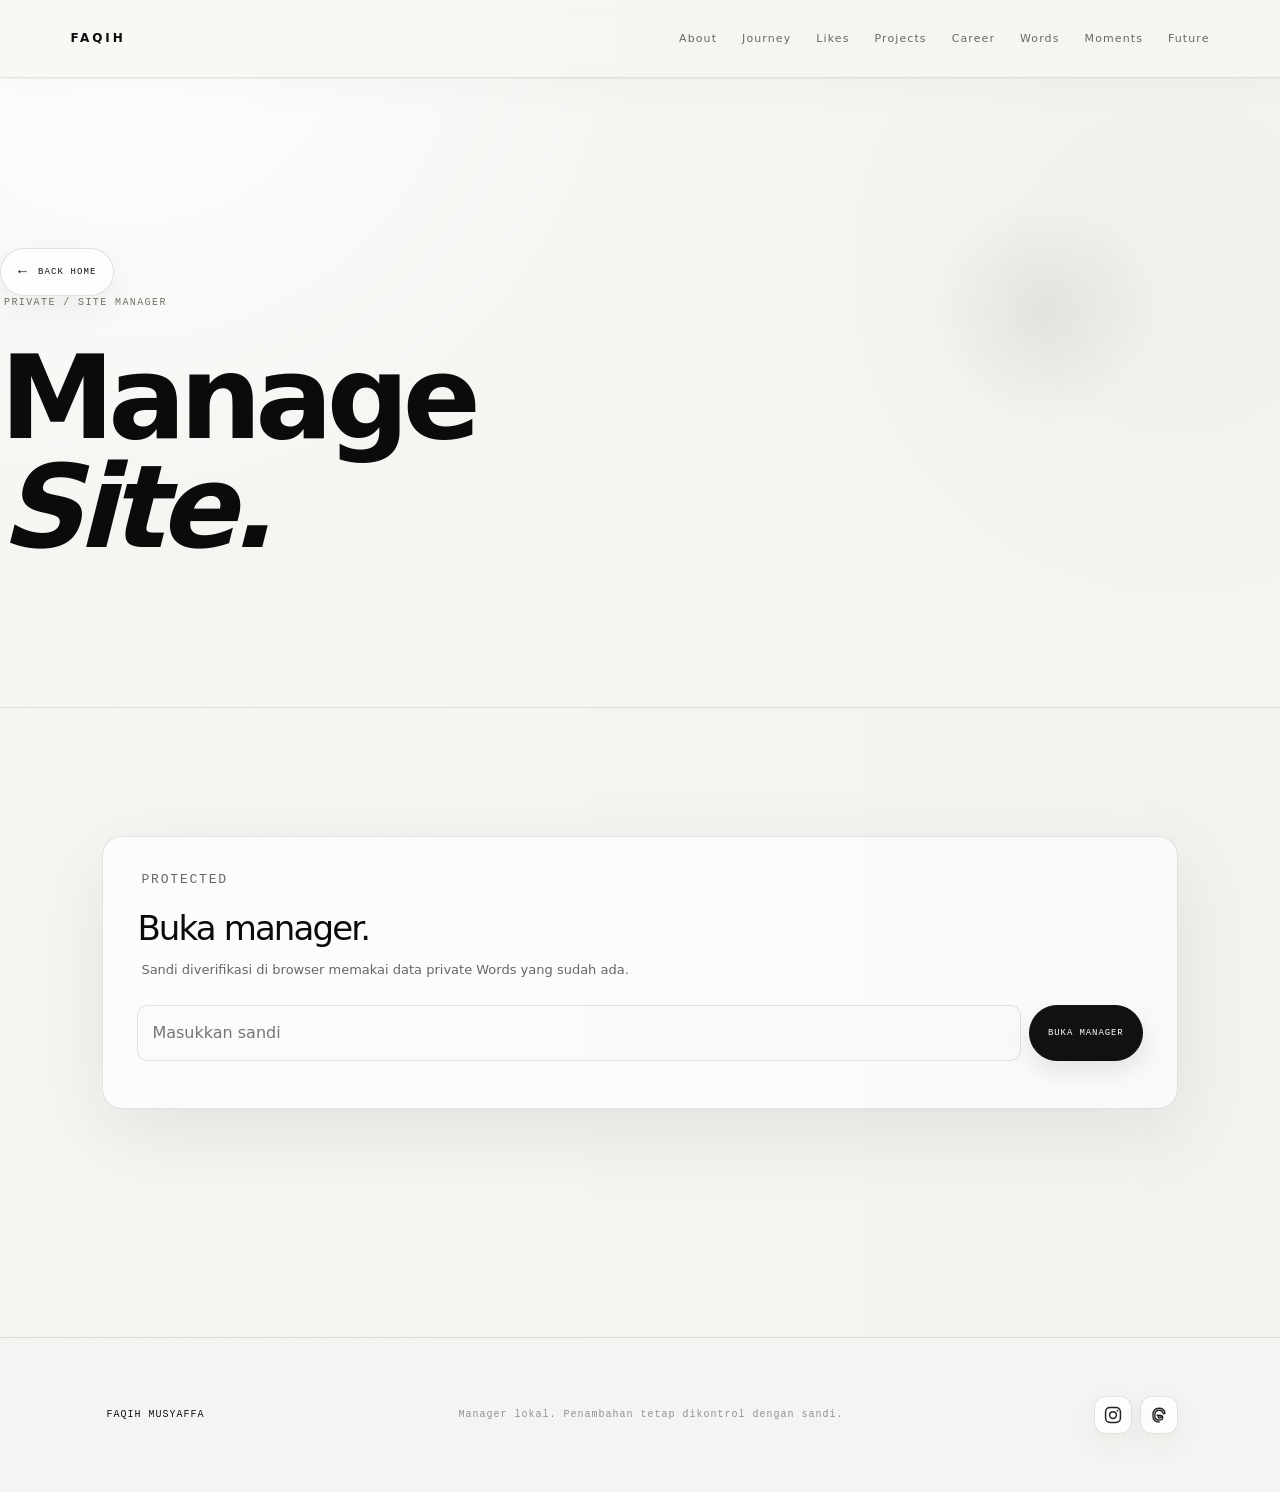
==== admin.html @ f8bdd539 "Add files via upload" ====
<!doctype html>
<html lang="id">
<head><meta charset="utf-8"><meta name="viewport" content="width=device-width,initial-scale=1"><meta name="description" content="Manage site — Faqih Musyaffa"><title>Manage Site — Faqih Musyaffa</title><link rel="stylesheet" href="style.css"><link rel="icon" href="favicon.svg" type="image/svg+xml">
</head>
<body>
<header class="nav"><a class="brand" href="index.html">FAQIH</a><nav><a href="index.html#about">About</a><a href="index.html#journey">Journey</a><a href="index.html#likes">Likes</a><a href="projects.html">Projects</a><a href="career.html">Career</a><a href="words.html">Words</a><a href="moments.html">Moments</a><a href="index.html#future">Future</a></nav></header>
<main class="page-main">
<section class="page-hero"><div class="page-actions"><a class="back premium-action" href="index.html"><span class="action-icon">←</span><span>BACK HOME</span></a></div><p class="eyebrow">PRIVATE / SITE MANAGER</p><h1>Manage<br><em>Site.</em></h1></section>
<section class="section editor-section">
<div class="editor-lock" id="adminLock"><p class="eyebrow">PROTECTED</p><h2>Buka manager.</h2><p>Sandi diverifikasi di browser memakai data private Words yang sudah ada.</p><form id="adminUnlock"><input id="adminPassword" type="password" placeholder="Masukkan sandi" autocomplete="current-password" required><button type="submit">BUKA MANAGER</button></form><p id="adminError" class="error" aria-live="polite"></p></div>
<div class="editor-panel" id="adminPanel">
<div class="editor-toolbar"><div><p class="eyebrow">SITE CONTENT</p><div class="editor-status" id="adminStatus"></div></div><div class="editor-actions"><button id="exportSite" type="button">EXPORT site-data.js</button><a class="manage-words" href="word-editor.html">MANAGE WORDS ↗</a></div></div>
<p class="editor-help">Tambahkan Career, Projects, atau Moments di sini. Penambahan baru tidak menghapus isi lama. Untuk Moments, upload foto ke folder <code>images/</code> lalu isi path fotonya.</p>
<div class="admin-manager-grid">
<div class="admin-card"><p class="eyebrow">01 / CAREER</p><h3>Tambah perjalanan</h3><form id="careerForm" class="admin-form"><input id="careerType" placeholder="Jenis, contoh: SEKOLAH / PEKERJAAN" required><input id="careerTitle" placeholder="Nama tempat / posisi" required><textarea id="careerDesc" placeholder="Deskripsi" required></textarea><button type="submit">+ TAMBAH CAREER</button></form><div id="careerAdded" class="admin-added"></div></div>
<div class="admin-card"><p class="eyebrow">02 / PROJECTS</p><h3>Tambah project</h3><form id="projectForm" class="admin-form"><input id="projectStatus" placeholder="Status, contoh: IDEAS / BUILDING / ARCHIVE" required><input id="projectTitle" placeholder="Nama project" required><input id="projectDate" placeholder="Tanggal / tahun (opsional)"><textarea id="projectDesc" placeholder="Deskripsi" required></textarea><button type="submit">+ TAMBAH PROJECT</button></form><div id="projectAdded" class="admin-added"></div></div>
<div class="admin-card"><p class="eyebrow">03 / MOMENTS</p><h3>Tambah moment</h3><form id="momentForm" class="admin-form"><input id="momentPath" placeholder="images/moment-03.jpg" required><input id="momentAlt" placeholder="Alt text" required><input id="momentCaption" placeholder="Caption, contoh: 03 · 2026" required><button type="submit">+ TAMBAH MOMENT</button></form><div id="momentAdded" class="admin-added"></div></div>
</div></div></section></main>
<footer><p>FAQIH MUSYAFFA</p><span>Manager lokal. Penambahan tetap dikontrol dengan sandi.</span><div class="footer-socials" aria-label="Social media">
  <a class="social-link" href="https://www.instagram.com/qqiyyyh?stkn=cWloNzkwNHQ2bXM3" target="_blank" rel="noopener noreferrer" aria-label="Instagram" target="_blank" rel="noopener noreferrer" aria-label="Instagram"><svg viewBox="0 0 24 24" aria-hidden="true"><rect x="3.1" y="3.1" width="17.8" height="17.8" rx="5.2" fill="none" stroke="currentColor" stroke-width="1.8"/><circle cx="12" cy="12" r="4.05" fill="none" stroke="currentColor" stroke-width="1.8"/><circle cx="17.45" cy="6.65" r="1.05" fill="currentColor"/></svg></a>
  <a class="social-link" href="https://www.threads.com/@qiym.___" target="_blank" rel="noopener noreferrer" aria-label="Threads" target="_blank" rel="noopener noreferrer" aria-label="Threads"><svg viewBox="0 0 24 24" aria-hidden="true"><path d="M12.25 20.35c-4.55 0-7.55-3.05-7.55-8.2 0-5.08 2.83-8.25 7.38-8.25 4.08 0 6.65 2.22 7.15 6.22l-2.18.36c-.43-2.67-2.03-4.15-4.91-4.15-3.2 0-5.22 2.16-5.22 5.8 0 3.82 1.92 6.06 5.35 6.06 2.55 0 4.19-1.18 4.19-3.12 0-1.52-1.1-2.42-2.94-2.42-1.53 0-2.5.65-2.5 1.7 0 .76.61 1.26 1.63 1.26 1.29 0 2.36-.72 3.18-2.15" fill="none" stroke="currentColor" stroke-width="1.65" stroke-linecap="round" stroke-linejoin="round"/><path d="M9.8 12.35c2.08-.28 4.05.06 5.83.99" fill="none" stroke="currentColor" stroke-width="1.65" stroke-linecap="round"/></svg></a>
</div></footer>
<script src="data.js"></script><script src="site-data.js"></script><script>
const $=s=>document.querySelector(s);const state={password:'',data:JSON.parse(JSON.stringify(SITE_ADDITIONS))};
const b64=s=>Uint8Array.from(atob(s),c=>c.charCodeAt(0));
async function keyFor(password,salt){const material=await crypto.subtle.importKey('raw',new TextEncoder().encode(password),'PBKDF2',false,['decrypt']);return crypto.subtle.deriveKey({name:'PBKDF2',salt,iterations:PRIVATE_BUNDLE.iterations,hash:'SHA-256'},material,{name:'AES-GCM',length:256},false,['decrypt'])}
async function verify(password){const key=await keyFor(password,b64(PRIVATE_BUNDLE.salt));await crypto.subtle.decrypt({name:'AES-GCM',iv:b64(PRIVATE_BUNDLE.nonce)},key,b64(PRIVATE_BUNDLE.ciphertext));return true}
function esc(s){return String(s??'').replaceAll('&','&amp;').replaceAll('<','&lt;').replaceAll('>','&gt;').replaceAll('"','&quot;')}
function renderLists(){
 $('#careerAdded').innerHTML=state.data.career.map((x,i)=>`<div class="admin-added-row"><span>${String(i+1).padStart(2,'0')}</span><div><strong>${esc(x.title)}</strong><small>${esc(x.type)}</small></div></div>`).join('')||'<p class="muted">Belum ada tambahan.</p>';
 $('#projectAdded').innerHTML=state.data.projects.map((x,i)=>`<div class="admin-added-row"><span>${String(i+1).padStart(2,'0')}</span><div><strong>${esc(x.title)}</strong><small>${esc(x.status)}${x.date?' · '+esc(x.date):''}</small></div></div>`).join('')||'<p class="muted">Belum ada tambahan.</p>';
 $('#momentAdded').innerHTML=state.data.moments.map((x,i)=>`<div class="admin-added-row"><span>${String(i+1).padStart(2,'0')}</span><div><strong>${esc(x.caption)}</strong><small>${esc(x.path)}</small></div></div>`).join('')||'<p class="muted">Belum ada tambahan.</p>';
 $('#adminStatus').textContent=`${state.data.career.length} career · ${state.data.projects.length} projects · ${state.data.moments.length} moments · belum diexport`;
}
$('#adminUnlock').addEventListener('submit',async e=>{e.preventDefault();const err=$('#adminError');err.textContent='';try{if(!window.crypto?.subtle)throw new Error('SECURE_CONTEXT');const p=$('#adminPassword').value;await verify(p);state.password=p;$('#adminLock').style.display='none';$('#adminPanel').classList.add('open');renderLists()}catch(err){err.textContent=err.message==='SECURE_CONTEXT'?'Buka website lewat HTTPS (misalnya GitHub Pages), bukan file lokal.':'Sandi salah atau data private tidak dapat diverifikasi.'}});
$('#careerForm').addEventListener('submit',e=>{e.preventDefault();state.data.career.push({type:$('#careerType').value.trim(),title:$('#careerTitle').value.trim(),description:$('#careerDesc').value.trim()});e.target.reset();renderLists()});
$('#projectForm').addEventListener('submit',e=>{e.preventDefault();state.data.projects.push({status:$('#projectStatus').value.trim().toUpperCase(),title:$('#projectTitle').value.trim(),date:$('#projectDate').value.trim(),description:$('#projectDesc').value.trim()});e.target.reset();renderLists()});
$('#momentForm').addEventListener('submit',e=>{e.preventDefault();state.data.moments.push({path:$('#momentPath').value.trim(),alt:$('#momentAlt').value.trim(),caption:$('#momentCaption').value.trim()});e.target.reset();renderLists()});
$('#exportSite').addEventListener('click',()=>{const js=`const SITE_ADDITIONS=${JSON.stringify(state.data,null,2)};\n`;const a=document.createElement('a');a.href=URL.createObjectURL(new Blob([js],{type:'text/javascript'}));a.download='site-data.js';a.click();setTimeout(()=>URL.revokeObjectURL(a.href),1000);$('#adminStatus').textContent='site-data.js berhasil dibuat. Upload file itu ke GitHub.'});
</script></body></html>
---- style.css ----
html,body{overflow-x:hidden;max-width:100%;}
@import url('https://fonts.googleapis.com/css2?family=DM+Mono:wght@400;500&family=Inter:wght@400;500;600;700&family=Playfair+Display:ital,wght@0,500;1,500;1,600&display=swap');

:root{
  --bg:#f7f7f5;
  --fg:#101010;
  --muted:#737373;
  --line:#deded9;
  --card:#ffffff;
  --soft:#eeeeea;
  --dark:#141414;
  --darkfg:#f5f5f2;
}
*{box-sizing:border-box}
html{scroll-behavior:smooth;scroll-padding-top:84px}
body{margin:0;background:var(--bg);color:var(--fg);font-family:Inter,system-ui,-apple-system,BlinkMacSystemFont,"Segoe UI",sans-serif;line-height:1.75;-webkit-font-smoothing:antialiased}
::selection{background:#111;color:#fff}
a{color:inherit}

.nav{height:74px;border-bottom:1px solid rgba(16,16,16,.1);display:flex;align-items:center;justify-content:space-between;padding:0 5vw;position:sticky;top:0;background:rgba(247,247,245,.84);backdrop-filter:blur(18px);-webkit-backdrop-filter:blur(18px);z-index:20}
.brand{font-weight:700;letter-spacing:.18em;text-decoration:none;font-size:13px}
.nav nav{display:flex;gap:28px}
.nav nav a{font-size:11px;letter-spacing:.1em;text-decoration:none;color:#555;transition:color .2s ease}
.nav nav a:hover{color:#000}

.hero{min-height:calc(100vh - 74px);display:grid;grid-template-columns:minmax(0,1fr) auto;align-items:center;padding:8vw 8vw 7vw;gap:8vw;position:relative;overflow:hidden}
.hero-copy{max-width:820px}.hero-mark{display:flex;flex-direction:column;align-items:center;gap:8px;color:#aaa;font-family:"DM Mono",monospace;font-size:9px;letter-spacing:.14em}.hero-mark span:nth-child(2){color:#ddd}
.eyebrow{font-family:"DM Mono",monospace;font-size:10px;line-height:1.4;letter-spacing:.14em;color:var(--muted);margin:0 0 22px;text-transform:uppercase}
.hero h1{font-size:clamp(52px,7.4vw,108px);line-height:.96;letter-spacing:-.065em;margin:0 0 34px;font-weight:500}
.hero h1 em,h2 em{font-family:'Playfair Display',serif;font-weight:500}
.meta{color:var(--muted);font-size:13px;letter-spacing:.02em;margin-bottom:14px}.hero-note{max-width:380px;color:#8a8a86;font-size:12px;line-height:1.6;margin:0}
.hero-photo,.second-photo{width:100%;display:block;object-fit:cover;filter:none!important}
.hero:after{content:"SCROLL ↓";position:absolute;left:8vw;bottom:30px;font-family:"DM Mono",monospace;font-size:9px;letter-spacing:.14em;color:#999}

.section{padding:10vw 8vw;border-top:1px solid var(--line)}
.split{display:grid;grid-template-columns:.72fr 1.28fr;gap:10vw}
.section h2{font-size:clamp(40px,5.3vw,76px);line-height:1.02;letter-spacing:-.055em;margin:0;font-weight:500}
.copy{max-width:680px;font-size:18px;color:#292929}
.copy p{margin:0 0 20px}
.copy p:last-child{margin-bottom:0}

.likes-grid{display:grid;grid-template-columns:repeat(3,1fr);gap:1px;background:var(--line);margin-top:64px;border:1px solid var(--line)}
.likes-grid article{background:var(--bg);padding:34px;min-height:190px;transition:background .2s ease,transform .2s ease}
.likes-grid article:hover{background:#fff;transform:translateY(-3px)}
.likes-grid h3{margin:0 0 12px;font-size:15px;letter-spacing:-.01em}
.likes-grid p{margin:0 0 12px;color:#4a4a4a;font-size:13px;line-height:1.7}
.likes-grid p:last-child{margin-bottom:0}

.dark-section{background:var(--dark);color:var(--darkfg);border-color:var(--dark);min-height:78vh;display:flex;flex-direction:column;justify-content:center;position:relative;overflow:hidden}
.dark-section:before{content:"03";position:absolute;right:7vw;top:7vw;font-family:"DM Mono",monospace;font-size:12px;color:#555;letter-spacing:.1em}
.dark-section .eyebrow,.dark-section .small{color:#777}
.dark-section h2{font-size:clamp(52px,8vw,122px);max-width:1000px}
.lead{font-size:19px;max-width:620px;color:#bdbdb8;margin-bottom:0}
.journey-words{display:flex;gap:28px;flex-wrap:wrap;margin:52px 0;font-family:'Playfair Display',serif;font-size:clamp(28px,4vw,52px);font-style:italic}
.journey-words span{transition:opacity .2s ease;cursor:default}
.journey-words span:hover{opacity:.55}

.words-section{min-height:100vh}
.section-head{display:flex;justify-content:space-between;gap:30px;align-items:end}
.muted{color:var(--muted);max-width:330px;font-size:13px}
.words-tabs{display:flex;gap:8px;margin:55px 0 30px}
.tab{background:transparent;border:1px solid var(--line);border-radius:999px;padding:10px 16px;font:inherit;font-family:"DM Mono",monospace;font-size:9px;letter-spacing:.1em;cursor:pointer;transition:.2s ease}
.tab:hover{border-color:#999}
.tab.active{background:#111;color:#fff;border-color:#111}
.words-list{display:grid;grid-template-columns:repeat(2,1fr);gap:14px}
.word-card{background:var(--card);border:1px solid var(--line);border-radius:2px;padding:30px;min-height:190px;white-space:pre-line;transition:transform .2s ease,box-shadow .2s ease,border-color .2s ease}
.word-card:hover{transform:translateY(-3px);box-shadow:0 12px 32px rgba(0,0,0,.06);border-color:#c8c8c3}
.word-id{font-family:"DM Mono",monospace;font-size:9px;letter-spacing:.16em;color:#999;margin-bottom:20px}
.word-title{font-weight:600;margin-bottom:16px}
.word-text{font-family:'Playfair Display',serif;font-size:19px;line-height:1.65}
.private-gate{max-width:520px;border:1px solid var(--line);padding:40px;background:var(--card);border-radius:2px}
.private-gate .lock{font-family:"DM Mono",monospace;font-size:9px;letter-spacing:.18em;color:#888}
.private-gate h3{font-size:28px;margin:10px 0}
.private-gate form{display:flex;margin-top:25px}
.private-gate input{flex:1;border:1px solid var(--line);padding:13px 14px;background:var(--bg);font:inherit;min-width:0;outline:none}
.private-gate input:focus{border-color:#111}
.private-gate button{border:1px solid #111;background:#111;color:#fff;padding:0 20px;font:inherit;cursor:pointer}
.error{color:#8b0000;font-size:13px}
.hidden{display:none!important}

.future{max-width:100%;min-height:72vh;display:flex;flex-direction:column;justify-content:center}
.future h2{margin-bottom:35px}
.future p:not(.eyebrow){max-width:650px;font-size:18px;margin:0 0 6px}
.moments-section{overflow:hidden}.moments-grid{display:grid;grid-template-columns:1fr 1fr;gap:18px;margin-top:70px}.moments-grid figure{margin:0}.moments-grid img{width:100%;display:block;aspect-ratio:4/5;object-fit:cover;border-radius:3px;box-shadow:0 18px 50px rgba(0,0,0,.09)}.moments-grid figure:first-child img{object-position:center}.moments-grid figure:nth-child(2) img{object-position:center}.moments-grid figcaption{display:flex;justify-content:space-between;margin-top:14px;color:#888;font-family:"DM Mono",monospace;font-size:9px;letter-spacing:.12em;text-transform:uppercase}.moments-grid figcaption span:first-child{color:#111}

footer{padding:45px 8vw;border-top:1px solid var(--line);display:flex;justify-content:space-between;color:#777;font-size:10px;letter-spacing:.1em;font-family:"DM Mono",monospace}
footer p{margin:0;color:#111}

@media(max-width:800px){
  .nav{height:64px;padding:0 6vw}
  .nav nav{display:none}
  .hero,.split,.moments-section{grid-template-columns:1fr;padding-left:7vw;padding-right:7vw;padding-top:18vw;padding-bottom:18vw}
  .hero{min-height:auto;gap:10vw}
  .hero-mark{display:none}
  .hero h1{font-size:clamp(48px,14vw,78px)}
  .hero-photo{margin-top:0}
  .hero:after{left:7vw;bottom:22px}
  .section{padding-left:7vw;padding-right:7vw}
  .likes-grid,.words-list,.moments-grid{grid-template-columns:1fr}
  .section-head{display:block}
  .muted{margin-top:20px}
  .word-card{padding:25px}
  .private-gate form{display:block}
  .private-gate button{height:48px;width:100%;margin-top:8px}
  .private-gate input{width:100%;height:48px}
  .journey-words{gap:15px}
  .dark-section:before{right:7vw;top:10vw}
  footer{display:block;padding-left:7vw;padding-right:7vw}
  footer span{display:block;margin-top:10px}
}

.word-card{min-width:0;overflow-wrap:anywhere;word-break:break-word;}
.locked-card{background:#f4f4f2;color:#8a8a86;}
.locked-card .word-id{color:#aaa;}
.locked-card .word-text{font-family:"DM Mono",monospace;font-size:10px;letter-spacing:.08em;text-transform:uppercase;color:#999;}
img{max-width:100%;}

.page-hero{padding-top:clamp(100px,14vw,170px);padding-bottom:clamp(70px,10vw,120px);min-height:45vh;display:flex;flex-direction:column;justify-content:center}.page-hero h1{font-size:clamp(54px,9vw,120px);line-height:.95;letter-spacing:-.055em;margin:12px 0 24px;max-width:900px}.page-hero .lead{max-width:650px;color:#666;font-size:clamp(16px,2vw,21px);line-height:1.7}
@media(max-width:700px){.page-hero{min-height:40vh;padding-top:90px}.page-hero h1{font-size:clamp(48px,15vw,76px)}}


/* Quick access cards */
.quick-access { padding-top: 0; }
.access-grid { display: grid; grid-template-columns: repeat(2, minmax(0,1fr)); gap: 18px; margin-top: 34px; }
.access-card { display:flex; align-items:flex-end; justify-content:space-between; gap:24px; min-height:180px; padding:28px; border:1px solid var(--line); color:inherit; text-decoration:none; background:var(--surface); transition:transform .2s ease, border-color .2s ease, background .2s ease; }
.access-card:hover { transform:translateY(-3px); border-color:var(--text); background:var(--soft); }
.access-card h3 { margin:10px 0 8px; font-size:30px; }
.access-card p { margin:0; max-width:360px; color:var(--muted); line-height:1.6; }
.access-number { font-size:12px; letter-spacing:.16em; color:var(--muted); }
.access-arrow { font-size:30px; line-height:1; }
@media (max-width:700px) { .access-grid { grid-template-columns:1fr; } .access-card { min-height:150px; padding:22px; } .access-card h3 { font-size:26px; } }

/* Premium editorial layers */
:root{--shadow:0 30px 80px rgba(0,0,0,.10)}
.quick-access{background:#f4f4f1}
.access-grid{grid-template-columns:repeat(3,minmax(0,1fr));margin-top:48px}
.access-card{min-height:220px;padding:30px;background:rgba(255,255,255,.72);border-color:#d8d8d2;position:relative;overflow:hidden}
.access-card:before{content:"";position:absolute;inset:0;background:linear-gradient(135deg,rgba(255,255,255,.55),transparent 45%);pointer-events:none}
.access-card:hover{background:#fff;border-color:#111;box-shadow:0 18px 45px rgba(0,0,0,.07)}
.access-arrow{font-family:"DM Mono",monospace;font-size:18px}

.project-hero{background:linear-gradient(180deg,#f7f7f5 0%,#f2f2ef 100%)}
.projects-section{min-height:70vh;background:#f7f7f5}
.project-empty{max-width:800px;padding:56px 0 70px;border-bottom:1px solid var(--line)}
.project-empty-mark{font-family:"DM Mono",monospace;font-size:28px;color:#aaa;margin-bottom:34px}
.project-empty h2{font-size:clamp(42px,6vw,82px);margin-bottom:28px}
.project-empty>p:last-child{max-width:580px;color:#666;font-size:16px}
.project-status-grid{display:grid;grid-template-columns:repeat(3,1fr);gap:1px;background:var(--line);border:1px solid var(--line);margin-top:56px}
.project-status-grid article{background:#f7f7f5;padding:28px;min-height:160px}
.project-status-grid span{font:10px "DM Mono",monospace;color:#999;letter-spacing:.14em}
.project-status-grid h3{font-size:12px;letter-spacing:.12em;margin:32px 0 8px}
.project-status-grid p{font-size:12px;color:#777;margin:0}

.moments-section{background:#f3f3f0}
.moments-intro{display:flex;justify-content:space-between;gap:40px;align-items:flex-start;margin-bottom:70px;font:10px "DM Mono",monospace;letter-spacing:.13em;text-transform:uppercase;color:#888}
.moments-intro p{max-width:430px;margin:0;line-height:1.8;text-transform:none;letter-spacing:0;font:13px Inter,sans-serif;color:#6f6f6a}
.premium-grid{grid-template-columns:minmax(0,1.25fr) minmax(260px,.75fr);gap:28px;align-items:start}
.premium-grid figure{position:relative}
.moment-side{margin-top:12vw}
.photo-button{position:relative;display:block;width:100%;padding:0;border:0;background:#111;cursor:pointer;overflow:hidden}
.photo-button img{display:block;width:100%;height:auto;transition:transform .8s cubic-bezier(.2,.7,.2,1),filter .5s ease;filter:saturate(.98) contrast(1.02)}
.photo-button:after{content:"";position:absolute;inset:0;background:linear-gradient(180deg,transparent 55%,rgba(0,0,0,.34));opacity:.45;transition:opacity .4s ease}
.photo-button:hover img{transform:scale(1.025);filter:saturate(1.04) contrast(1.04)}
.photo-button:hover:after{opacity:.8}
.photo-expand{position:absolute;right:18px;bottom:18px;z-index:2;color:#fff;font:9px "DM Mono",monospace;letter-spacing:.14em;opacity:.9}
.premium-grid figcaption{display:flex;justify-content:space-between;margin-top:14px;color:#888;font:9px "DM Mono",monospace;letter-spacing:.12em;text-transform:uppercase}
.premium-grid figcaption span:first-child{color:#111}
.lightbox{position:fixed;inset:0;background:rgba(10,10,10,.94);z-index:100;display:flex;align-items:center;justify-content:center;padding:5vw;opacity:0;pointer-events:none;transition:opacity .25s ease}
.lightbox.open{opacity:1;pointer-events:auto}
.lightbox img{max-width:92vw;max-height:88vh;width:auto;height:auto;object-fit:contain;box-shadow:0 30px 90px rgba(0,0,0,.35)}
.lightbox-close{position:absolute;top:24px;right:28px;border:0;background:none;color:#fff;font-size:34px;font-weight:300;cursor:pointer;line-height:1}
.lightbox-caption{position:absolute;left:28px;bottom:24px;color:#aaa;font:9px "DM Mono",monospace;letter-spacing:.14em}
body.modal-open{overflow:hidden}

.words-toolbar{display:flex;justify-content:space-between;align-items:center;gap:20px;margin:55px 0 30px}
.words-toolbar .words-tabs{margin:0}
.manage-words{font:9px "DM Mono",monospace;letter-spacing:.12em;text-decoration:none;border-bottom:1px solid #aaa;padding-bottom:5px;color:#555}
.manage-words:hover{color:#111;border-color:#111}

.editor-section{min-height:70vh}
.editor-note{max-width:700px;color:#666;font-size:14px;margin-bottom:34px}
.editor-lock{max-width:600px;background:#fff;border:1px solid var(--line);padding:34px}
.editor-lock h2{font-size:34px;margin:8px 0 12px}
.editor-lock p{color:#666;font-size:13px}
.editor-lock form{display:flex;gap:8px;margin-top:24px}
.editor-lock input{flex:1;min-width:0;padding:13px 14px;border:1px solid var(--line);background:#f7f7f5;font:inherit;outline:none}
.editor-lock button,.editor-actions button{border:1px solid #111;background:#111;color:#fff;padding:0 18px;font:9px "DM Mono",monospace;letter-spacing:.1em;cursor:pointer}
.editor-panel{display:none}
.editor-panel.open{display:block}
.editor-toolbar{display:flex;justify-content:space-between;align-items:center;gap:18px;margin-bottom:28px;flex-wrap:wrap}
.editor-actions{display:flex;gap:8px;flex-wrap:wrap}
.editor-actions button.secondary{background:transparent;color:#111;border-color:var(--line)}
.editor-grid{display:grid;gap:12px}
.editor-row{display:grid;grid-template-columns:60px 1fr 1fr 150px;gap:10px;padding:14px;border:1px solid var(--line);background:#fff;align-items:start}
.editor-row input,.editor-row textarea,.editor-row select{width:100%;border:1px solid #ddd;background:#fafaf8;padding:10px;font:12px Inter,sans-serif;outline:none}
.editor-row textarea{min-height:110px;resize:vertical;line-height:1.55}
.editor-row .id-field{font:10px "DM Mono",monospace;color:#777;text-align:center;padding-top:11px}
.editor-row .visibility{font:9px "DM Mono",monospace;letter-spacing:.08em}
.editor-help{font:11px "DM Mono",monospace;color:#888;margin:18px 0}
.editor-status{font-size:12px;color:#555;min-height:18px}

@media(max-width:900px){.access-grid,.project-status-grid{grid-template-columns:1fr}.premium-grid{grid-template-columns:1fr}.moment-side{margin-top:40px}.moments-intro{display:block}.moments-intro p{margin-top:18px}.editor-row{grid-template-columns:48px 1fr}.editor-row .visibility{grid-column:2}.editor-row textarea{grid-column:2}}
@media(max-width:700px){.words-toolbar{display:block}.manage-words{display:inline-block;margin-top:18px}.editor-lock form{display:block}.editor-lock button{height:48px;width:100%;margin-top:8px}.editor-lock input{height:48px}.editor-row{grid-template-columns:1fr}.editor-row .id-field,.editor-row .visibility,.editor-row textarea{grid-column:auto}.lightbox{padding:20px}.lightbox-close{top:16px;right:18px}.lightbox-caption{left:18px;bottom:18px}.premium-grid{gap:34px}}

/* V8 premium interaction layer */
.page-actions{display:flex;align-items:center;justify-content:space-between;gap:16px;flex-wrap:wrap}.premium-action{position:relative;display:inline-flex;align-items:center;gap:10px;min-height:46px;padding:0 17px;border:1px solid rgba(17,17,17,.14);border-radius:999px;background:rgba(255,255,255,.62);color:#111;text-decoration:none;font:9px "DM Mono",monospace;letter-spacing:.12em;text-transform:uppercase;box-shadow:0 8px 24px rgba(0,0,0,.045),inset 0 1px 0 rgba(255,255,255,.8);backdrop-filter:blur(12px);-webkit-backdrop-filter:blur(12px);transition:transform .3s cubic-bezier(.2,.7,.2,1),border-color .3s ease,box-shadow .3s ease,background .3s ease}.premium-action:hover{transform:translateY(-2px);border-color:rgba(17,17,17,.38);background:#fff;box-shadow:0 14px 32px rgba(0,0,0,.09),inset 0 1px 0 #fff}.premium-action:active{transform:translateY(0)}.action-icon{font-size:15px;line-height:1}.action-button{cursor:pointer;font-family:"DM Mono",monospace}.action-button span:first-child{font-size:16px;font-weight:300}
.moments-grid{gap:34px;align-items:start}.moments-grid figure{position:relative}.moment-feature{margin-top:0}.moment-side{margin-top:11vw}.photo-button{border:1px solid rgba(17,17,17,.12);border-radius:14px;padding:10px;background:linear-gradient(145deg,#fff,#e9e9e5);box-shadow:0 28px 70px rgba(0,0,0,.12),0 4px 12px rgba(0,0,0,.05),inset 0 1px 0 rgba(255,255,255,.9);transition:transform .45s cubic-bezier(.2,.7,.2,1),box-shadow .45s ease}.photo-button:before{content:"";position:absolute;inset:10px;border:1px solid rgba(255,255,255,.42);border-radius:7px;z-index:2;pointer-events:none;mix-blend-mode:screen}.photo-button img{border-radius:7px;box-shadow:0 0 0 1px rgba(0,0,0,.06);transition:transform .75s cubic-bezier(.2,.7,.2,1),filter .5s ease}.photo-button:after{inset:10px;border-radius:7px;background:linear-gradient(180deg,rgba(0,0,0,0) 48%,rgba(0,0,0,.42));opacity:.32}.photo-button:hover{transform:translateY(-5px) rotate(-.2deg);box-shadow:0 38px 90px rgba(0,0,0,.16),0 8px 18px rgba(0,0,0,.07),inset 0 1px 0 #fff}.photo-button:hover img{transform:scale(1.035);filter:saturate(1.04) contrast(1.04)}.photo-expand{position:absolute;right:24px;bottom:24px;z-index:4;display:inline-flex;align-items:center;gap:7px;padding:9px 12px;border:1px solid rgba(255,255,255,.3);border-radius:999px;background:rgba(10,10,10,.42);color:#fff;font:8px "DM Mono",monospace;letter-spacing:.13em;backdrop-filter:blur(12px);-webkit-backdrop-filter:blur(12px);box-shadow:0 8px 20px rgba(0,0,0,.16);transition:background .3s ease,transform .3s ease}.photo-button:hover .photo-expand{background:rgba(10,10,10,.68);transform:translateY(-2px)}.moments-grid figcaption{padding:0 3px;margin-top:18px}.moments-grid figcaption span:first-child{display:inline-flex;align-items:center;gap:8px}.moments-grid figcaption span:first-child:after{content:"";display:block;width:28px;height:1px;background:#111;opacity:.25}
.add-guide{position:fixed;inset:0;background:rgba(12,12,12,.52);z-index:120;display:flex;align-items:center;justify-content:center;padding:24px;opacity:0;pointer-events:none;transition:opacity .25s ease;backdrop-filter:blur(10px);-webkit-backdrop-filter:blur(10px)}.add-guide.open{opacity:1;pointer-events:auto}.add-guide-card{position:relative;width:min(680px,100%);background:#f8f8f5;border:1px solid rgba(255,255,255,.65);border-radius:20px;padding:42px;box-shadow:0 35px 100px rgba(0,0,0,.28)}.add-guide-card h2{font-size:clamp(34px,6vw,58px);line-height:1;margin:10px 0 18px;letter-spacing:-.045em}.guide-lead{max-width:570px;color:#666}.guide-steps{display:grid;gap:1px;background:#dcdcd6;border:1px solid #dcdcd6;margin-top:30px}.guide-steps>div{display:grid;grid-template-columns:60px 1fr;gap:18px;padding:20px;background:#f8f8f5}.guide-steps span{font:10px "DM Mono",monospace;color:#888}.guide-steps p{margin:0;font-size:13px;line-height:1.7}.guide-note{margin:22px 0 0;color:#888;font-size:12px}.guide-close{position:absolute;top:16px;right:18px;width:40px;height:40px;border:1px solid #ddd;border-radius:50%;background:#fff;font-size:24px;font-weight:300;cursor:pointer}.guide-close:hover{background:#111;color:#fff;border-color:#111}
@media(max-width:700px){.page-actions{align-items:stretch}.premium-action{flex:1;justify-content:center}.add-guide-card{padding:32px 22px}.guide-steps>div{grid-template-columns:42px 1fr}.photo-button{padding:7px;border-radius:11px}.photo-button:before,.photo-button:after{inset:7px}.photo-expand{right:18px;bottom:18px}.moment-side{margin-top:24px}}


/* Career Journey */
.career-hero{padding-bottom:9vw}.career-section{background:#f3f3f0}.career-timeline{position:relative;max-width:920px;margin:80px auto 0;padding-left:78px}.career-timeline:before{content:"";position:absolute;left:20px;top:8px;bottom:8px;width:1px;background:#d4d4cf}.career-item{position:relative;display:grid;grid-template-columns:1fr;gap:10px;padding:0 0 72px}.career-item:last-child{padding-bottom:0}.career-marker{position:absolute;left:-78px;top:0;width:42px;height:42px;border:1px solid #cfcfca;border-radius:50%;background:#f3f3f0;display:flex;align-items:center;justify-content:center;z-index:2;box-shadow:0 0 0 8px #f3f3f0}.career-marker span{font:9px "DM Mono",monospace;letter-spacing:.08em;color:#777}.career-content{background:#f8f8f5;border:1px solid #dddcd6;border-radius:16px;padding:34px 38px;box-shadow:0 18px 45px rgba(0,0,0,.045);transition:transform .3s ease,box-shadow .3s ease,border-color .3s ease}.career-content:hover{transform:translateY(-3px);box-shadow:0 26px 60px rgba(0,0,0,.08);border-color:#c9c9c3}.career-type{margin:0 0 12px;font:9px "DM Mono",monospace;letter-spacing:.14em;color:#8a8a84}.career-content h3{font-size:clamp(24px,3vw,38px);letter-spacing:-.04em;line-height:1.05;margin:0 0 14px;font-weight:500}.career-content p:last-child{max-width:650px;margin:0;color:#686863;font-size:13px;line-height:1.8}.career-future{max-width:none}.career-future>p:not(.eyebrow){max-width:650px;color:#555;margin-top:28px;font-size:16px}.career-pill-row{display:flex;gap:8px;flex-wrap:wrap;margin-top:38px}.career-pill-row span{padding:10px 14px;border:1px solid #d8d8d2;border-radius:999px;background:#fff;font:9px "DM Mono",monospace;letter-spacing:.12em;color:#555;box-shadow:0 6px 18px rgba(0,0,0,.035)}
@media(max-width:700px){.career-timeline{padding-left:54px;margin-top:55px}.career-timeline:before{left:15px}.career-marker{left:-54px;width:32px;height:32px;box-shadow:0 0 0 7px #f3f3f0}.career-content{padding:26px 22px;border-radius:13px}.career-content h3{font-size:26px}.career-item{padding-bottom:48px}}

/* Site manager */
.admin-manager-grid{display:grid;grid-template-columns:repeat(3,minmax(0,1fr));gap:18px;margin-top:28px}
.admin-card{border:1px solid var(--line);background:var(--card);padding:26px;border-radius:18px}
.admin-card h3{margin:8px 0 20px;font-size:24px}
.admin-form{display:grid;gap:10px}
.admin-form input,.admin-form textarea{width:100%;border:1px solid var(--line);background:#fafaf8;color:var(--fg);padding:13px 14px;border-radius:10px;font:inherit;box-sizing:border-box}
.admin-form textarea{min-height:110px;resize:vertical}
.admin-form button{border:0;background:var(--dark);color:#fff;padding:13px 15px;border-radius:999px;font:inherit;cursor:pointer}
.admin-added{margin-top:18px;display:grid;gap:8px}
.admin-added-row{display:flex;gap:12px;align-items:flex-start;padding:10px 0;border-top:1px solid var(--line)}
.admin-added-row>span{font:12px/1 'DM Mono',monospace;color:var(--muted);padding-top:3px}
.admin-added-row div{display:grid;gap:3px;min-width:0}.admin-added-row small{color:var(--muted)}
.projects-added{padding-top:0}
@media(max-width:900px){.admin-manager-grid{grid-template-columns:1fr}}


/* V10 — FULL PREMIUM POLISH */
:root{
  --bg:#f5f5f2;
  --fg:#0b0b0b;
  --muted:#74746f;
  --line:rgba(12,12,12,.11);
  --card:rgba(255,255,255,.78);
  --soft:#ecece8;
  --dark:#0c0c0c;
  --darkfg:#f6f6f1;
  --premium-shadow:0 24px 80px rgba(0,0,0,.08);
}
body{background:radial-gradient(circle at 10% 0%,rgba(255,255,255,.96),transparent 28%),radial-gradient(circle at 92% 18%,rgba(0,0,0,.025),transparent 26%),var(--bg);}
body:before{content:"";position:fixed;inset:0;pointer-events:none;z-index:9999;opacity:.035;background-image:url("data:image/svg+xml,%3Csvg viewBox='0 0 180 180' xmlns='http://www.w3.org/2000/svg'%3E%3Cfilter id='n'%3E%3CfeTurbulence type='fractalNoise' baseFrequency='.85' numOctaves='4' stitchTiles='stitch'/%3E%3C/filter%3E%3Crect width='100%25' height='100%25' filter='url(%23n)' opacity='.55'/%3E%3C/svg%3E");}
.nav{height:78px;padding:0 5.5vw;border-bottom:1px solid rgba(12,12,12,.08);background:rgba(245,245,242,.72);box-shadow:0 10px 35px rgba(0,0,0,.025);}
.brand{font-size:12px;letter-spacing:.24em;transition:opacity .25s ease}.brand:hover{opacity:.55}
.nav nav{gap:25px}.nav nav a{position:relative;color:#686863}.nav nav a:after{content:"";position:absolute;left:0;right:100%;bottom:-7px;height:1px;background:#111;transition:right .25s ease}.nav nav a:hover:after{right:0}
.hero{min-height:calc(100vh - 78px);padding:9vw 8vw 8vw}.hero h1{font-size:clamp(54px,7.7vw,116px);text-shadow:0 1px 0 rgba(255,255,255,.8)}
.hero-copy{position:relative}.hero-socials{display:flex;gap:9px;margin-top:28px}.hero-socials a,.social-link{display:inline-flex;align-items:center;justify-content:center;width:38px;height:38px;border:1px solid rgba(12,12,12,.13);border-radius:50%;background:rgba(255,255,255,.55);color:#222;text-decoration:none;box-shadow:0 8px 24px rgba(0,0,0,.04),inset 0 1px 0 rgba(255,255,255,.9);transition:transform .28s ease,background .28s ease,box-shadow .28s ease}.hero-socials a:hover,.social-link:hover{transform:translateY(-3px);background:#111;color:#fff;box-shadow:0 14px 32px rgba(0,0,0,.14)}.hero-socials svg,.social-link svg{width:18px;height:18px}
.section{position:relative}.section:not(.dark-section):after{content:"";position:absolute;inset:0;pointer-events:none;background:linear-gradient(90deg,rgba(255,255,255,.18),transparent 35%,rgba(0,0,0,.012));mix-blend-mode:multiply}
.likes-grid{border-radius:18px;overflow:hidden;box-shadow:var(--premium-shadow)}.likes-grid article{background:rgba(255,255,255,.58);padding:38px;min-height:210px}.likes-grid article:hover{background:#fff;transform:translateY(-5px);box-shadow:0 20px 45px rgba(0,0,0,.08)}
.access-grid{gap:16px}.access-card{border-radius:18px;box-shadow:0 18px 55px rgba(0,0,0,.055);background:linear-gradient(145deg,rgba(255,255,255,.9),rgba(250,250,247,.68));}.access-card:after{content:"";position:absolute;inset:1px;border:1px solid rgba(255,255,255,.7);border-radius:17px;pointer-events:none}.access-card:hover{box-shadow:0 28px 70px rgba(0,0,0,.12);transform:translateY(-6px)}
.page-hero{position:relative}.page-hero:before{content:"";position:absolute;width:240px;height:240px;right:9vw;top:18%;border-radius:50%;background:radial-gradient(circle,rgba(0,0,0,.06),transparent 67%);filter:blur(1px);pointer-events:none}.page-hero h1{position:relative}.page-actions{position:relative;z-index:2}
.premium-action{min-height:48px;border-color:rgba(12,12,12,.12);background:rgba(255,255,255,.68);box-shadow:0 12px 35px rgba(0,0,0,.055),inset 0 1px 0 rgba(255,255,255,.95)}
.projects-section,.career-section,.words-section,.moments-section{background:linear-gradient(180deg,rgba(255,255,255,.16),transparent 20%)}
.project-status-grid{gap:16px}.project-status-grid article{border-radius:18px!important;background:rgba(255,255,255,.76)!important;box-shadow:0 18px 55px rgba(0,0,0,.055);transition:transform .3s ease,box-shadow .3s ease,border-color .3s ease}.project-status-grid article:hover{transform:translateY(-5px);box-shadow:0 28px 70px rgba(0,0,0,.1)}
.word-card,.private-gate{border-radius:18px;background:rgba(255,255,255,.76);box-shadow:0 18px 55px rgba(0,0,0,.045)}.word-card:hover{box-shadow:0 25px 65px rgba(0,0,0,.1);transform:translateY(-5px)}
.tab,.manage-words{box-shadow:0 7px 22px rgba(0,0,0,.035)}
.manage-words{border-radius:999px!important;background:rgba(255,255,255,.68)!important;padding:11px 16px!important;text-decoration:none;display:inline-flex;align-items:center;min-height:42px}
.career-content{background:rgba(255,255,255,.72);box-shadow:0 18px 55px rgba(0,0,0,.055)}.career-content:hover{box-shadow:0 30px 75px rgba(0,0,0,.1);transform:translateY(-5px)}
.admin-card{background:rgba(255,255,255,.75);box-shadow:0 18px 55px rgba(0,0,0,.055);border-color:rgba(12,12,12,.1);transition:transform .3s ease,box-shadow .3s ease}.admin-card:hover{transform:translateY(-4px);box-shadow:0 28px 70px rgba(0,0,0,.1)}
.editor-lock{border-radius:20px!important;background:rgba(255,255,255,.72)!important;box-shadow:var(--premium-shadow)}
.editor-row{border-radius:14px;background:rgba(255,255,255,.74);box-shadow:0 10px 28px rgba(0,0,0,.035)}
.editor-row input,.editor-row textarea,.editor-row select,.admin-form input,.admin-form textarea,.editor-lock input,.private-gate input{border-radius:10px;transition:border-color .2s ease,box-shadow .2s ease;background:rgba(250,250,248,.82)}
.editor-row input:focus,.editor-row textarea:focus,.editor-row select:focus,.admin-form input:focus,.admin-form textarea:focus,.editor-lock input:focus,.private-gate input:focus{border-color:#8d8d87;box-shadow:0 0 0 4px rgba(0,0,0,.035)}
button,.premium-action,.access-card,.social-link,.hero-socials a,.photo-button,.career-content,.admin-card,.project-status-grid article,.word-card{ -webkit-tap-highlight-color:transparent; }
button{transition:transform .2s ease,box-shadow .2s ease,background .2s ease}.editor-lock button,.editor-actions button,.admin-form button,.private-gate button{border-radius:999px;box-shadow:0 10px 25px rgba(0,0,0,.1)}.editor-lock button:hover,.editor-actions button:hover,.admin-form button:hover,.private-gate button:hover{transform:translateY(-2px);box-shadow:0 16px 32px rgba(0,0,0,.16)}
footer{position:relative;align-items:center;background:rgba(245,245,242,.82);padding-top:58px;padding-bottom:58px}footer span{opacity:.8}.footer-socials{display:flex;gap:8px;align-items:center}.social-link{width:34px;height:34px}.social-link svg{width:16px;height:16px}
.dark-section{background:radial-gradient(circle at 85% 20%,rgba(255,255,255,.055),transparent 22%),#0c0c0c;box-shadow:inset 0 1px 0 rgba(255,255,255,.04)}
.lightbox{background:rgba(7,7,7,.9)!important;backdrop-filter:blur(18px)!important;-webkit-backdrop-filter:blur(18px)!important}.lightbox img{box-shadow:0 30px 100px rgba(0,0,0,.5)!important;border-radius:8px}
@media(max-width:900px){.nav nav{display:none}.access-grid{grid-template-columns:1fr 1fr}}
@media(max-width:700px){.hero-socials{margin-top:24px}.access-grid{grid-template-columns:1fr}.footer-socials{margin-top:22px}.page-hero:before{right:-60px;top:20%}}

/* V13 premium refinement */
body:before{content:"";position:fixed;inset:0;pointer-events:none;z-index:-1;background:radial-gradient(circle at 15% 10%,rgba(255,255,255,.8),transparent 30%),radial-gradient(circle at 90% 80%,rgba(0,0,0,.035),transparent 28%);}
.nav{box-shadow:0 1px 0 rgba(0,0,0,.04),0 12px 40px rgba(0,0,0,.025)}
.hero-socials a,.social-link{width:42px;height:42px;border-radius:14px;border-color:rgba(12,12,12,.12);background:rgba(255,255,255,.72);box-shadow:0 10px 30px rgba(0,0,0,.06),inset 0 1px 0 #fff}
.hero-socials svg,.social-link svg{width:20px;height:20px}
.footer-socials .social-link{width:38px;height:38px;border-radius:12px}
.word-card{border-radius:18px!important;background:rgba(255,255,255,.82)!important;box-shadow:0 16px 45px rgba(0,0,0,.045)!important;transition:transform .3s ease,box-shadow .3s ease,border-color .3s ease}
.word-card:hover{transform:translateY(-3px);box-shadow:0 24px 60px rgba(0,0,0,.08)!important}
.access-card{border-radius:20px!important;background:rgba(255,255,255,.72)!important;box-shadow:0 18px 55px rgba(0,0,0,.045)}


/* V14 — final clean / premium UI layer */
html { scroll-behavior: smooth; }
body {
  overflow-x: hidden;
  text-rendering: optimizeLegibility;
  -webkit-font-smoothing: antialiased;
}
main, .page, .container, .content, .section, .hero, .career-section, .career-hero {
  box-sizing: border-box;
}
main > *, .page > *, .content > *, .section > *, .career-section > *, .career-hero > * {
  max-width: 100%;
}
p, li, blockquote, .word-text, .description, .meta, .muted, .caption {
  padding-left: 4px;
  padding-right: 4px;
}
.card, .panel, .photo-button, .career-content, .project-card, .word-card {
  box-sizing: border-box;
  overflow: hidden;
}
img {
  display: block;
  max-width: 100%;
  height: auto;
}
button, a {
  -webkit-tap-highlight-color: transparent;
}
@media (max-width: 700px) {
  main, .page, .container, .content {
    padding-left: 18px;
    padding-right: 18px;
  }
  p, li, blockquote, .word-text, .description, .meta, .muted, .caption {
    padding-left: 2px;
    padding-right: 2px;
  }
}
@media (prefers-reduced-motion: reduce) {
  html { scroll-behavior: auto; }
  *, *::before, *::after {
    animation-duration: .001ms !important;
    animation-iteration-count: 1 !important;
    transition-duration: .001ms !important;
    scroll-behavior: auto !important;
  }
}
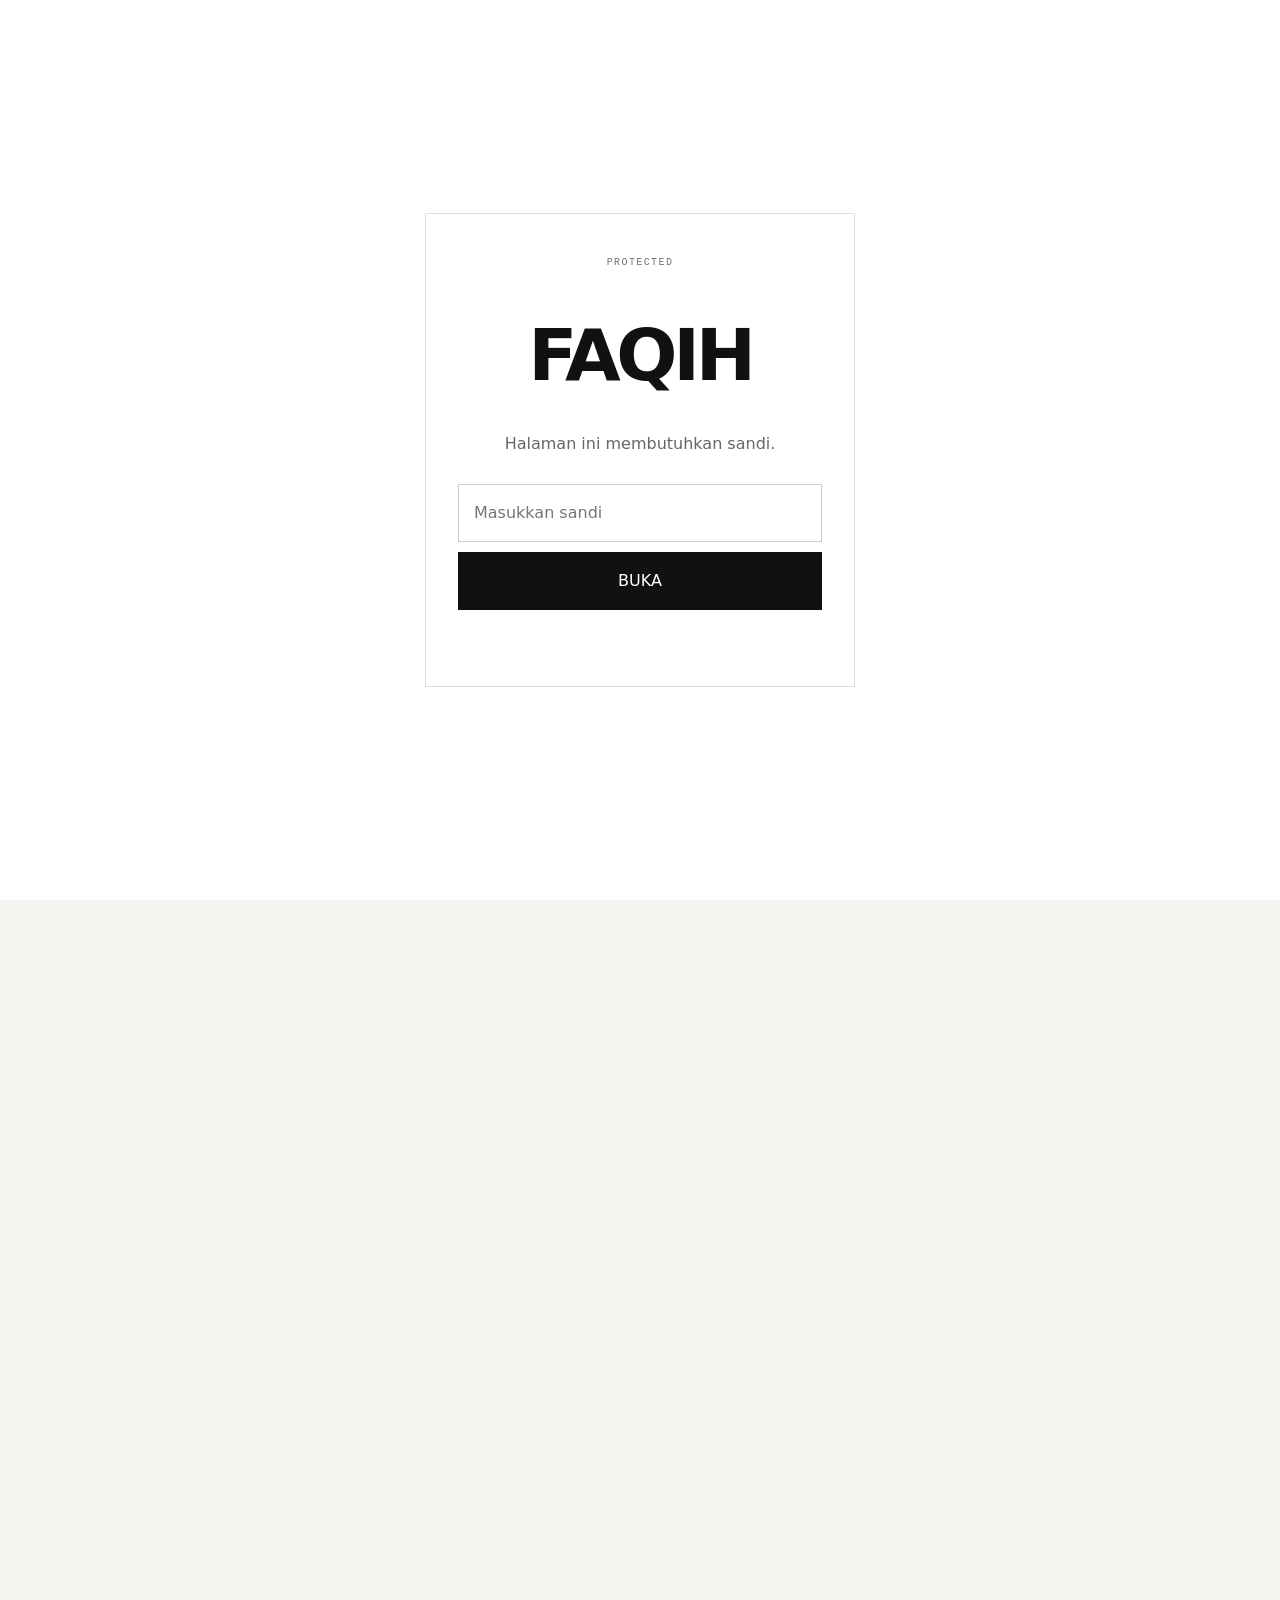
==== commit cc1eb771: "update admin.html" ====
--- a/admin.html
+++ b/admin.html
@@ -1,40 +1,636 @@
 <!doctype html>
 <html lang="id">
-<head><meta charset="utf-8"><meta name="viewport" content="width=device-width,initial-scale=1"><meta name="description" content="Manage site — Faqih Musyaffa"><title>Manage Site — Faqih Musyaffa</title><link rel="stylesheet" href="style.css"><link rel="icon" href="favicon.svg" type="image/svg+xml">
+<head>
+  <meta charset="utf-8">
+  <meta name="viewport" content="width=device-width,initial-scale=1">
+  <meta name="description" content="Manage site — Faqih Musyaffa">
+  <title>Manage Site — Faqih Musyaffa</title>
+  <link rel="stylesheet" href="style.css">
+  <link rel="icon" href="favicon.svg" type="image/svg+xml">
 </head>
-<body>
-<header class="nav"><a class="brand" href="index.html">FAQIH</a><nav><a href="index.html#about">About</a><a href="index.html#journey">Journey</a><a href="index.html#likes">Likes</a><a href="projects.html">Projects</a><a href="career.html">Career</a><a href="words.html">Words</a><a href="moments.html">Moments</a><a href="index.html#future">Future</a></nav></header>
+
+<body class="site-locked">
+
+<header class="nav">
+  <a class="brand" href="index.html">FAQIH</a>
+
+  <nav>
+    <a href="index.html#about">About</a>
+    <a href="index.html#journey">Journey</a>
+    <a href="index.html#likes">Likes</a>
+    <a href="projects.html">Projects</a>
+    <a href="career.html">Career</a>
+    <a href="words.html">Words</a>
+    <a href="moments.html">Moments</a>
+    <a href="index.html#future">Future</a>
+  </nav>
+</header>
+
 <main class="page-main">
-<section class="page-hero"><div class="page-actions"><a class="back premium-action" href="index.html"><span class="action-icon">←</span><span>BACK HOME</span></a></div><p class="eyebrow">PRIVATE / SITE MANAGER</p><h1>Manage<br><em>Site.</em></h1></section>
-<section class="section editor-section">
-<div class="editor-lock" id="adminLock"><p class="eyebrow">PROTECTED</p><h2>Buka manager.</h2><p>Sandi diverifikasi di browser memakai data private Words yang sudah ada.</p><form id="adminUnlock"><input id="adminPassword" type="password" placeholder="Masukkan sandi" autocomplete="current-password" required><button type="submit">BUKA MANAGER</button></form><p id="adminError" class="error" aria-live="polite"></p></div>
-<div class="editor-panel" id="adminPanel">
-<div class="editor-toolbar"><div><p class="eyebrow">SITE CONTENT</p><div class="editor-status" id="adminStatus"></div></div><div class="editor-actions"><button id="exportSite" type="button">EXPORT site-data.js</button><a class="manage-words" href="word-editor.html">MANAGE WORDS ↗</a></div></div>
-<p class="editor-help">Tambahkan Career, Projects, atau Moments di sini. Penambahan baru tidak menghapus isi lama. Untuk Moments, upload foto ke folder <code>images/</code> lalu isi path fotonya.</p>
-<div class="admin-manager-grid">
-<div class="admin-card"><p class="eyebrow">01 / CAREER</p><h3>Tambah perjalanan</h3><form id="careerForm" class="admin-form"><input id="careerType" placeholder="Jenis, contoh: SEKOLAH / PEKERJAAN" required><input id="careerTitle" placeholder="Nama tempat / posisi" required><textarea id="careerDesc" placeholder="Deskripsi" required></textarea><button type="submit">+ TAMBAH CAREER</button></form><div id="careerAdded" class="admin-added"></div></div>
-<div class="admin-card"><p class="eyebrow">02 / PROJECTS</p><h3>Tambah project</h3><form id="projectForm" class="admin-form"><input id="projectStatus" placeholder="Status, contoh: IDEAS / BUILDING / ARCHIVE" required><input id="projectTitle" placeholder="Nama project" required><input id="projectDate" placeholder="Tanggal / tahun (opsional)"><textarea id="projectDesc" placeholder="Deskripsi" required></textarea><button type="submit">+ TAMBAH PROJECT</button></form><div id="projectAdded" class="admin-added"></div></div>
-<div class="admin-card"><p class="eyebrow">03 / MOMENTS</p><h3>Tambah moment</h3><form id="momentForm" class="admin-form"><input id="momentPath" placeholder="images/moment-03.jpg" required><input id="momentAlt" placeholder="Alt text" required><input id="momentCaption" placeholder="Caption, contoh: 03 · 2026" required><button type="submit">+ TAMBAH MOMENT</button></form><div id="momentAdded" class="admin-added"></div></div>
-</div></div></section></main>
-<footer><p>FAQIH MUSYAFFA</p><span>Manager lokal. Penambahan tetap dikontrol dengan sandi.</span><div class="footer-socials" aria-label="Social media">
-  <a class="social-link" href="https://www.instagram.com/qqiyyyh?stkn=cWloNzkwNHQ2bXM3" target="_blank" rel="noopener noreferrer" aria-label="Instagram" target="_blank" rel="noopener noreferrer" aria-label="Instagram"><svg viewBox="0 0 24 24" aria-hidden="true"><rect x="3.1" y="3.1" width="17.8" height="17.8" rx="5.2" fill="none" stroke="currentColor" stroke-width="1.8"/><circle cx="12" cy="12" r="4.05" fill="none" stroke="currentColor" stroke-width="1.8"/><circle cx="17.45" cy="6.65" r="1.05" fill="currentColor"/></svg></a>
-  <a class="social-link" href="https://www.threads.com/@qiym.___" target="_blank" rel="noopener noreferrer" aria-label="Threads" target="_blank" rel="noopener noreferrer" aria-label="Threads"><svg viewBox="0 0 24 24" aria-hidden="true"><path d="M12.25 20.35c-4.55 0-7.55-3.05-7.55-8.2 0-5.08 2.83-8.25 7.38-8.25 4.08 0 6.65 2.22 7.15 6.22l-2.18.36c-.43-2.67-2.03-4.15-4.91-4.15-3.2 0-5.22 2.16-5.22 5.8 0 3.82 1.92 6.06 5.35 6.06 2.55 0 4.19-1.18 4.19-3.12 0-1.52-1.1-2.42-2.94-2.42-1.53 0-2.5.65-2.5 1.7 0 .76.61 1.26 1.63 1.26 1.29 0 2.36-.72 3.18-2.15" fill="none" stroke="currentColor" stroke-width="1.65" stroke-linecap="round" stroke-linejoin="round"/><path d="M9.8 12.35c2.08-.28 4.05.06 5.83.99" fill="none" stroke="currentColor" stroke-width="1.65" stroke-linecap="round"/></svg></a>
-</div></footer>
-<script src="data.js"></script><script src="site-data.js"></script><script>
-const $=s=>document.querySelector(s);const state={password:'',data:JSON.parse(JSON.stringify(SITE_ADDITIONS))};
-const b64=s=>Uint8Array.from(atob(s),c=>c.charCodeAt(0));
-async function keyFor(password,salt){const material=await crypto.subtle.importKey('raw',new TextEncoder().encode(password),'PBKDF2',false,['decrypt']);return crypto.subtle.deriveKey({name:'PBKDF2',salt,iterations:PRIVATE_BUNDLE.iterations,hash:'SHA-256'},material,{name:'AES-GCM',length:256},false,['decrypt'])}
-async function verify(password){const key=await keyFor(password,b64(PRIVATE_BUNDLE.salt));await crypto.subtle.decrypt({name:'AES-GCM',iv:b64(PRIVATE_BUNDLE.nonce)},key,b64(PRIVATE_BUNDLE.ciphertext));return true}
-function esc(s){return String(s??'').replaceAll('&','&amp;').replaceAll('<','&lt;').replaceAll('>','&gt;').replaceAll('"','&quot;')}
-function renderLists(){
- $('#careerAdded').innerHTML=state.data.career.map((x,i)=>`<div class="admin-added-row"><span>${String(i+1).padStart(2,'0')}</span><div><strong>${esc(x.title)}</strong><small>${esc(x.type)}</small></div></div>`).join('')||'<p class="muted">Belum ada tambahan.</p>';
- $('#projectAdded').innerHTML=state.data.projects.map((x,i)=>`<div class="admin-added-row"><span>${String(i+1).padStart(2,'0')}</span><div><strong>${esc(x.title)}</strong><small>${esc(x.status)}${x.date?' · '+esc(x.date):''}</small></div></div>`).join('')||'<p class="muted">Belum ada tambahan.</p>';
- $('#momentAdded').innerHTML=state.data.moments.map((x,i)=>`<div class="admin-added-row"><span>${String(i+1).padStart(2,'0')}</span><div><strong>${esc(x.caption)}</strong><small>${esc(x.path)}</small></div></div>`).join('')||'<p class="muted">Belum ada tambahan.</p>';
- $('#adminStatus').textContent=`${state.data.career.length} career · ${state.data.projects.length} projects · ${state.data.moments.length} moments · belum diexport`;
+
+  <section class="page-hero">
+
+    <div class="page-actions">
+
+      <a class="back premium-action" href="index.html">
+        <span class="action-icon">←</span>
+        <span>BACK HOME</span>
+      </a>
+
+    </div>
+
+    <p class="eyebrow">PRIVATE / SITE MANAGER</p>
+
+    <h1>
+      Manage<br>
+      <em>Site.</em>
+    </h1>
+
+  </section>
+
+
+  <section class="section editor-section">
+
+    <div class="editor-panel open" id="adminPanel">
+
+      <div class="editor-toolbar">
+
+        <div>
+          <p class="eyebrow">SITE CONTENT</p>
+          <div class="editor-status" id="adminStatus"></div>
+        </div>
+
+        <div class="editor-actions">
+
+          <button id="exportSite" type="button">
+            EXPORT site-data.js
+          </button>
+
+          <a class="manage-words" href="word-editor.html">
+            MANAGE WORDS ↗
+          </a>
+
+        </div>
+
+      </div>
+
+
+      <p class="editor-help">
+        Tambahkan Career, Projects, atau Moments di sini.
+        Penambahan baru tidak menghapus isi lama.
+        Untuk Moments, upload foto ke folder
+        <code>images/</code> lalu isi path fotonya.
+      </p>
+
+
+      <div class="admin-manager-grid">
+
+
+        <!-- CAREER -->
+
+        <div class="admin-card">
+
+          <p class="eyebrow">
+            01 / CAREER
+          </p>
+
+          <h3>
+            Tambah perjalanan
+          </h3>
+
+          <form
+            id="careerForm"
+            class="admin-form"
+          >
+
+            <input
+              id="careerType"
+              placeholder="Jenis, contoh: SEKOLAH / PEKERJAAN"
+              required
+            >
+
+            <input
+              id="careerTitle"
+              placeholder="Nama tempat / posisi"
+              required
+            >
+
+            <textarea
+              id="careerDesc"
+              placeholder="Deskripsi"
+              required
+            ></textarea>
+
+            <button type="submit">
+              + TAMBAH CAREER
+            </button>
+
+          </form>
+
+          <div
+            id="careerAdded"
+            class="admin-added"
+          ></div>
+
+        </div>
+
+
+        <!-- PROJECTS -->
+
+        <div class="admin-card">
+
+          <p class="eyebrow">
+            02 / PROJECTS
+          </p>
+
+          <h3>
+            Tambah project
+          </h3>
+
+          <form
+            id="projectForm"
+            class="admin-form"
+          >
+
+            <input
+              id="projectStatus"
+              placeholder="Status, contoh: IDEAS / BUILDING / ARCHIVE"
+              required
+            >
+
+            <input
+              id="projectTitle"
+              placeholder="Nama project"
+              required
+            >
+
+            <input
+              id="projectDate"
+              placeholder="Tanggal / tahun (opsional)"
+            >
+
+            <textarea
+              id="projectDesc"
+              placeholder="Deskripsi"
+              required
+            ></textarea>
+
+            <button type="submit">
+              + TAMBAH PROJECT
+            </button>
+
+          </form>
+
+          <div
+            id="projectAdded"
+            class="admin-added"
+          ></div>
+
+        </div>
+
+
+        <!-- MOMENTS -->
+
+        <div class="admin-card">
+
+          <p class="eyebrow">
+            03 / MOMENTS
+          </p>
+
+          <h3>
+            Tambah moment
+          </h3>
+
+          <form
+            id="momentForm"
+            class="admin-form"
+          >
+
+            <input
+              id="momentPath"
+              placeholder="images/moment-03.jpg"
+              required
+            >
+
+            <input
+              id="momentAlt"
+              placeholder="Alt text"
+              required
+            >
+
+            <input
+              id="momentCaption"
+              placeholder="Caption, contoh: 03 · 2026"
+              required
+            >
+
+            <button type="submit">
+              + TAMBAH MOMENT
+            </button>
+
+          </form>
+
+          <div
+            id="momentAdded"
+            class="admin-added"
+          ></div>
+
+        </div>
+
+
+      </div>
+
+    </div>
+
+  </section>
+
+</main>
+
+
+<footer>
+
+  <p>
+    FAQIH MUSYAFFA
+  </p>
+
+  <span>
+    Manager lokal. Penambahan tetap dikontrol dengan sandi.
+  </span>
+
+  <div
+    class="footer-socials"
+    aria-label="Social media"
+  >
+
+    <a
+      class="social-link"
+      href="https://www.instagram.com/qqiyyyh?stkn=cWloNzkwNHQ2bXM3"
+      target="_blank"
+      rel="noopener noreferrer"
+      aria-label="Instagram"
+    >
+
+      <svg
+        viewBox="0 0 24 24"
+        aria-hidden="true"
+      >
+
+        <rect
+          x="3.1"
+          y="3.1"
+          width="17.8"
+          height="17.8"
+          rx="5.2"
+          fill="none"
+          stroke="currentColor"
+          stroke-width="1.8"
+        />
+
+        <circle
+          cx="12"
+          cy="12"
+          r="4.05"
+          fill="none"
+          stroke="currentColor"
+          stroke-width="1.8"
+        />
+
+        <circle
+          cx="17.45"
+          cy="6.65"
+          r="1.05"
+          fill="currentColor"
+        />
+
+      </svg>
+
+    </a>
+
+
+    <a
+      class="social-link"
+      href="https://www.threads.com/@qiym.___"
+      target="_blank"
+      rel="noopener noreferrer"
+      aria-label="Threads"
+    >
+
+      <svg
+        viewBox="0 0 24 24"
+        aria-hidden="true"
+      >
+
+        <path
+          d="M12.25 20.35c-4.55 0-7.55-3.05-7.55-8.2
+          0-5.08 2.83-8.25 7.38-8.25
+          4.08 0 6.65 2.22 7.15 6.22
+          l-2.18.36c-.43-2.67-2.03-4.15-4.91-4.15
+          -3.2 0-5.22 2.16-5.22 5.8
+          0 3.82 1.92 6.06 5.35 6.06
+          2.55 0 4.19-1.18 4.19-3.12
+          0-1.52-1.1-2.42-2.94-2.42
+          -1.53 0-2.5.65-2.5 1.7
+          0 .76.61 1.26 1.63 1.26
+          1.29 0 2.36-.72 3.18-2.15"
+          fill="none"
+          stroke="currentColor"
+          stroke-width="1.65"
+          stroke-linecap="round"
+          stroke-linejoin="round"
+        />
+
+        <path
+          d="M9.8 12.35c2.08-.28 4.05.06 5.83.99"
+          fill="none"
+          stroke="currentColor"
+          stroke-width="1.65"
+          stroke-linecap="round"
+        />
+
+      </svg>
+
+    </a>
+
+  </div>
+
+</footer>
+
+
+<script src="data.js"></script>
+<script src="site-data.js"></script>
+
+<script>
+
+const $ = s => document.querySelector(s);
+
+const state = {
+  data: JSON.parse(
+    JSON.stringify(SITE_ADDITIONS)
+  )
+};
+
+
+function esc(value) {
+
+  return String(value ?? "")
+    .replaceAll("&", "&amp;")
+    .replaceAll("<", "&lt;")
+    .replaceAll(">", "&gt;")
+    .replaceAll('"', "&quot;");
+
 }
-$('#adminUnlock').addEventListener('submit',async e=>{e.preventDefault();const err=$('#adminError');err.textContent='';try{if(!window.crypto?.subtle)throw new Error('SECURE_CONTEXT');const p=$('#adminPassword').value;await verify(p);state.password=p;$('#adminLock').style.display='none';$('#adminPanel').classList.add('open');renderLists()}catch(err){err.textContent=err.message==='SECURE_CONTEXT'?'Buka website lewat HTTPS (misalnya GitHub Pages), bukan file lokal.':'Sandi salah atau data private tidak dapat diverifikasi.'}});
-$('#careerForm').addEventListener('submit',e=>{e.preventDefault();state.data.career.push({type:$('#careerType').value.trim(),title:$('#careerTitle').value.trim(),description:$('#careerDesc').value.trim()});e.target.reset();renderLists()});
-$('#projectForm').addEventListener('submit',e=>{e.preventDefault();state.data.projects.push({status:$('#projectStatus').value.trim().toUpperCase(),title:$('#projectTitle').value.trim(),date:$('#projectDate').value.trim(),description:$('#projectDesc').value.trim()});e.target.reset();renderLists()});
-$('#momentForm').addEventListener('submit',e=>{e.preventDefault();state.data.moments.push({path:$('#momentPath').value.trim(),alt:$('#momentAlt').value.trim(),caption:$('#momentCaption').value.trim()});e.target.reset();renderLists()});
-$('#exportSite').addEventListener('click',()=>{const js=`const SITE_ADDITIONS=${JSON.stringify(state.data,null,2)};\n`;const a=document.createElement('a');a.href=URL.createObjectURL(new Blob([js],{type:'text/javascript'}));a.download='site-data.js';a.click();setTimeout(()=>URL.revokeObjectURL(a.href),1000);$('#adminStatus').textContent='site-data.js berhasil dibuat. Upload file itu ke GitHub.'});
-</script></body></html>
+
+
+function renderLists() {
+
+  $("#careerAdded").innerHTML =
+    state.data.career
+      .map(
+        (x, i) => `
+          <div class="admin-added-row">
+
+            <span>
+              ${String(i + 1).padStart(2, "0")}
+            </span>
+
+            <div>
+
+              <strong>
+                ${esc(x.title)}
+              </strong>
+
+              <small>
+                ${esc(x.type)}
+              </small>
+
+            </div>
+
+          </div>
+        `
+      )
+      .join("")
+    ||
+    '<p class="muted">Belum ada tambahan.</p>';
+
+
+  $("#projectAdded").innerHTML =
+    state.data.projects
+      .map(
+        (x, i) => `
+          <div class="admin-added-row">
+
+            <span>
+              ${String(i + 1).padStart(2, "0")}
+            </span>
+
+            <div>
+
+              <strong>
+                ${esc(x.title)}
+              </strong>
+
+              <small>
+                ${esc(x.status)}
+                ${x.date ? " · " + esc(x.date) : ""}
+              </small>
+
+            </div>
+
+          </div>
+        `
+      )
+      .join("")
+    ||
+    '<p class="muted">Belum ada tambahan.</p>';
+
+
+  $("#momentAdded").innerHTML =
+    state.data.moments
+      .map(
+        (x, i) => `
+          <div class="admin-added-row">
+
+            <span>
+              ${String(i + 1).padStart(2, "0")}
+            </span>
+
+            <div>
+
+              <strong>
+                ${esc(x.caption)}
+              </strong>
+
+              <small>
+                ${esc(x.path)}
+              </small>
+
+            </div>
+
+          </div>
+        `
+      )
+      .join("")
+    ||
+    '<p class="muted">Belum ada tambahan.</p>';
+
+
+  $("#adminStatus").textContent =
+    `${state.data.career.length} career · ` +
+    `${state.data.projects.length} projects · ` +
+    `${state.data.moments.length} moments · ` +
+    `belum diexport`;
+
+}
+
+
+$("#careerForm").addEventListener(
+  "submit",
+  event => {
+
+    event.preventDefault();
+
+    state.data.career.push({
+
+      type: $("#careerType").value.trim(),
+
+      title: $("#careerTitle").value.trim(),
+
+      description:
+        $("#careerDesc").value.trim()
+
+    });
+
+    event.target.reset();
+
+    renderLists();
+
+  }
+);
+
+
+$("#projectForm").addEventListener(
+  "submit",
+  event => {
+
+    event.preventDefault();
+
+    state.data.projects.push({
+
+      status:
+        $("#projectStatus")
+          .value
+          .trim()
+          .toUpperCase(),
+
+      title:
+        $("#projectTitle")
+          .value
+          .trim(),
+
+      date:
+        $("#projectDate")
+          .value
+          .trim(),
+
+      description:
+        $("#projectDesc")
+          .value
+          .trim()
+
+    });
+
+    event.target.reset();
+
+    renderLists();
+
+  }
+);
+
+
+$("#momentForm").addEventListener(
+  "submit",
+  event => {
+
+    event.preventDefault();
+
+    state.data.moments.push({
+
+      path:
+        $("#momentPath")
+          .value
+          .trim(),
+
+      alt:
+        $("#momentAlt")
+          .value
+          .trim(),
+
+      caption:
+        $("#momentCaption")
+          .value
+          .trim()
+
+    });
+
+    event.target.reset();
+
+    renderLists();
+
+  }
+);
+
+
+$("#exportSite").addEventListener(
+  "click",
+  () => {
+
+    const js =
+      `const SITE_ADDITIONS=` +
+      JSON.stringify(
+        state.data,
+        null,
+        2
+      ) +
+      `;\n`;
+
+    const url =
+      URL.createObjectURL(
+        new Blob(
+          [js],
+          {
+            type:
+              "text/javascript"
+          }
+        )
+      );
+
+    const a =
+      document.createElement("a");
+
+    a.href = url;
+
+    a.download =
+      "site-data.js";
+
+    a.click();
+
+    setTimeout(
+      () => URL.revokeObjectURL(url),
+      1000
+    );
+
+    $("#adminStatus").textContent =
+      "site-data.js berhasil dibuat. Upload file itu ke GitHub.";
+
+  }
+);
+
+
+renderLists();
+
+</script>
+
+<script src="site-auth.js"></script>
+
+</body>
+</html>
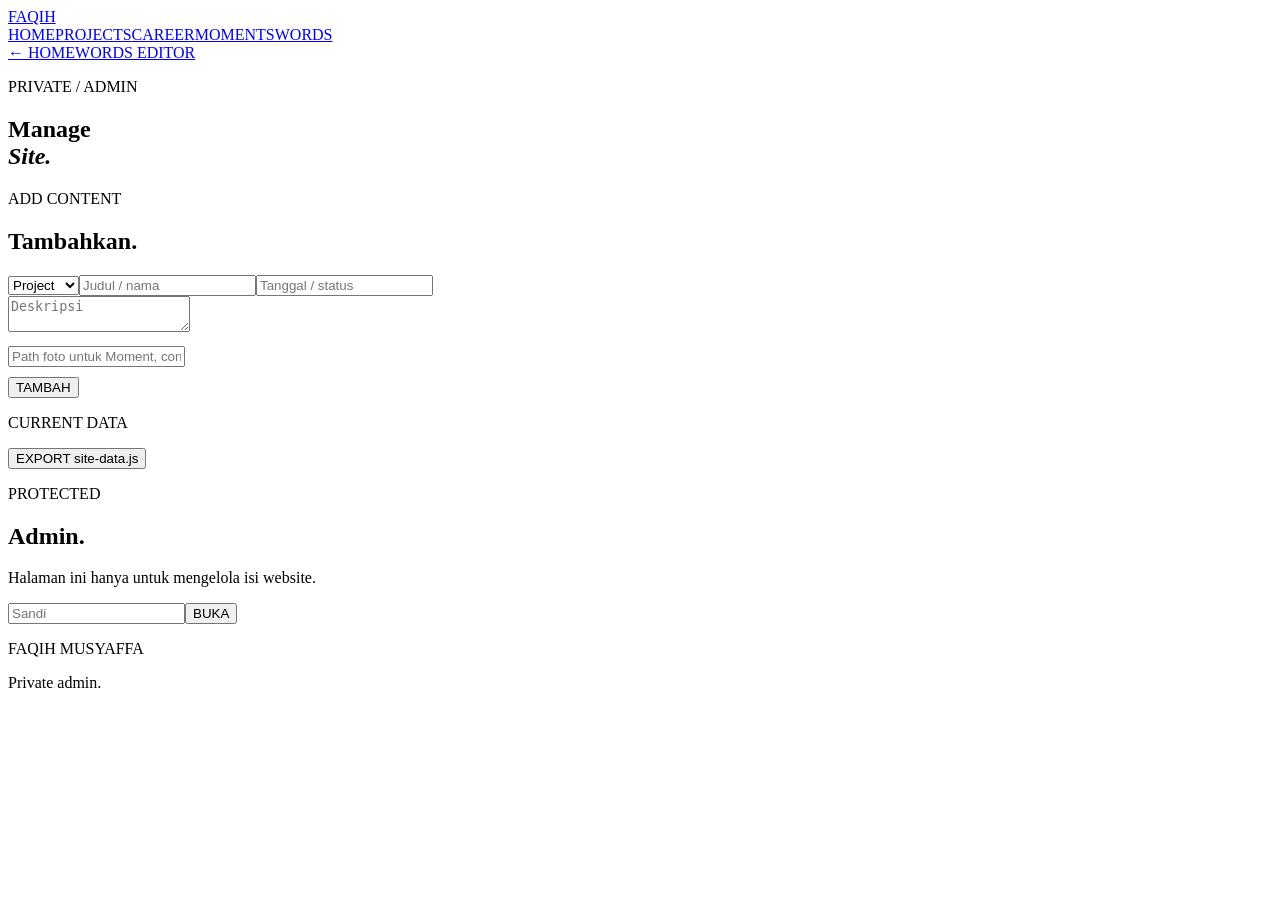
==== commit c5081d9a: "create admin.html" ====
--- a/admin.html
+++ b/admin.html
@@ -1,636 +1 @@
-<!doctype html>
-<html lang="id">
-<head>
-  <meta charset="utf-8">
-  <meta name="viewport" content="width=device-width,initial-scale=1">
-  <meta name="description" content="Manage site — Faqih Musyaffa">
-  <title>Manage Site — Faqih Musyaffa</title>
-  <link rel="stylesheet" href="style.css">
-  <link rel="icon" href="favicon.svg" type="image/svg+xml">
-</head>
-
-<body class="site-locked">
-
-<header class="nav">
-  <a class="brand" href="index.html">FAQIH</a>
-
-  <nav>
-    <a href="index.html#about">About</a>
-    <a href="index.html#journey">Journey</a>
-    <a href="index.html#likes">Likes</a>
-    <a href="projects.html">Projects</a>
-    <a href="career.html">Career</a>
-    <a href="words.html">Words</a>
-    <a href="moments.html">Moments</a>
-    <a href="index.html#future">Future</a>
-  </nav>
-</header>
-
-<main class="page-main">
-
-  <section class="page-hero">
-
-    <div class="page-actions">
-
-      <a class="back premium-action" href="index.html">
-        <span class="action-icon">←</span>
-        <span>BACK HOME</span>
-      </a>
-
-    </div>
-
-    <p class="eyebrow">PRIVATE / SITE MANAGER</p>
-
-    <h1>
-      Manage<br>
-      <em>Site.</em>
-    </h1>
-
-  </section>
-
-
-  <section class="section editor-section">
-
-    <div class="editor-panel open" id="adminPanel">
-
-      <div class="editor-toolbar">
-
-        <div>
-          <p class="eyebrow">SITE CONTENT</p>
-          <div class="editor-status" id="adminStatus"></div>
-        </div>
-
-        <div class="editor-actions">
-
-          <button id="exportSite" type="button">
-            EXPORT site-data.js
-          </button>
-
-          <a class="manage-words" href="word-editor.html">
-            MANAGE WORDS ↗
-          </a>
-
-        </div>
-
-      </div>
-
-
-      <p class="editor-help">
-        Tambahkan Career, Projects, atau Moments di sini.
-        Penambahan baru tidak menghapus isi lama.
-        Untuk Moments, upload foto ke folder
-        <code>images/</code> lalu isi path fotonya.
-      </p>
-
-
-      <div class="admin-manager-grid">
-
-
-        <!-- CAREER -->
-
-        <div class="admin-card">
-
-          <p class="eyebrow">
-            01 / CAREER
-          </p>
-
-          <h3>
-            Tambah perjalanan
-          </h3>
-
-          <form
-            id="careerForm"
-            class="admin-form"
-          >
-
-            <input
-              id="careerType"
-              placeholder="Jenis, contoh: SEKOLAH / PEKERJAAN"
-              required
-            >
-
-            <input
-              id="careerTitle"
-              placeholder="Nama tempat / posisi"
-              required
-            >
-
-            <textarea
-              id="careerDesc"
-              placeholder="Deskripsi"
-              required
-            ></textarea>
-
-            <button type="submit">
-              + TAMBAH CAREER
-            </button>
-
-          </form>
-
-          <div
-            id="careerAdded"
-            class="admin-added"
-          ></div>
-
-        </div>
-
-
-        <!-- PROJECTS -->
-
-        <div class="admin-card">
-
-          <p class="eyebrow">
-            02 / PROJECTS
-          </p>
-
-          <h3>
-            Tambah project
-          </h3>
-
-          <form
-            id="projectForm"
-            class="admin-form"
-          >
-
-            <input
-              id="projectStatus"
-              placeholder="Status, contoh: IDEAS / BUILDING / ARCHIVE"
-              required
-            >
-
-            <input
-              id="projectTitle"
-              placeholder="Nama project"
-              required
-            >
-
-            <input
-              id="projectDate"
-              placeholder="Tanggal / tahun (opsional)"
-            >
-
-            <textarea
-              id="projectDesc"
-              placeholder="Deskripsi"
-              required
-            ></textarea>
-
-            <button type="submit">
-              + TAMBAH PROJECT
-            </button>
-
-          </form>
-
-          <div
-            id="projectAdded"
-            class="admin-added"
-          ></div>
-
-        </div>
-
-
-        <!-- MOMENTS -->
-
-        <div class="admin-card">
-
-          <p class="eyebrow">
-            03 / MOMENTS
-          </p>
-
-          <h3>
-            Tambah moment
-          </h3>
-
-          <form
-            id="momentForm"
-            class="admin-form"
-          >
-
-            <input
-              id="momentPath"
-              placeholder="images/moment-03.jpg"
-              required
-            >
-
-            <input
-              id="momentAlt"
-              placeholder="Alt text"
-              required
-            >
-
-            <input
-              id="momentCaption"
-              placeholder="Caption, contoh: 03 · 2026"
-              required
-            >
-
-            <button type="submit">
-              + TAMBAH MOMENT
-            </button>
-
-          </form>
-
-          <div
-            id="momentAdded"
-            class="admin-added"
-          ></div>
-
-        </div>
-
-
-      </div>
-
-    </div>
-
-  </section>
-
-</main>
-
-
-<footer>
-
-  <p>
-    FAQIH MUSYAFFA
-  </p>
-
-  <span>
-    Manager lokal. Penambahan tetap dikontrol dengan sandi.
-  </span>
-
-  <div
-    class="footer-socials"
-    aria-label="Social media"
-  >
-
-    <a
-      class="social-link"
-      href="https://www.instagram.com/qqiyyyh?stkn=cWloNzkwNHQ2bXM3"
-      target="_blank"
-      rel="noopener noreferrer"
-      aria-label="Instagram"
-    >
-
-      <svg
-        viewBox="0 0 24 24"
-        aria-hidden="true"
-      >
-
-        <rect
-          x="3.1"
-          y="3.1"
-          width="17.8"
-          height="17.8"
-          rx="5.2"
-          fill="none"
-          stroke="currentColor"
-          stroke-width="1.8"
-        />
-
-        <circle
-          cx="12"
-          cy="12"
-          r="4.05"
-          fill="none"
-          stroke="currentColor"
-          stroke-width="1.8"
-        />
-
-        <circle
-          cx="17.45"
-          cy="6.65"
-          r="1.05"
-          fill="currentColor"
-        />
-
-      </svg>
-
-    </a>
-
-
-    <a
-      class="social-link"
-      href="https://www.threads.com/@qiym.___"
-      target="_blank"
-      rel="noopener noreferrer"
-      aria-label="Threads"
-    >
-
-      <svg
-        viewBox="0 0 24 24"
-        aria-hidden="true"
-      >
-
-        <path
-          d="M12.25 20.35c-4.55 0-7.55-3.05-7.55-8.2
-          0-5.08 2.83-8.25 7.38-8.25
-          4.08 0 6.65 2.22 7.15 6.22
-          l-2.18.36c-.43-2.67-2.03-4.15-4.91-4.15
-          -3.2 0-5.22 2.16-5.22 5.8
-          0 3.82 1.92 6.06 5.35 6.06
-          2.55 0 4.19-1.18 4.19-3.12
-          0-1.52-1.1-2.42-2.94-2.42
-          -1.53 0-2.5.65-2.5 1.7
-          0 .76.61 1.26 1.63 1.26
-          1.29 0 2.36-.72 3.18-2.15"
-          fill="none"
-          stroke="currentColor"
-          stroke-width="1.65"
-          stroke-linecap="round"
-          stroke-linejoin="round"
-        />
-
-        <path
-          d="M9.8 12.35c2.08-.28 4.05.06 5.83.99"
-          fill="none"
-          stroke="currentColor"
-          stroke-width="1.65"
-          stroke-linecap="round"
-        />
-
-      </svg>
-
-    </a>
-
-  </div>
-
-</footer>
-
-
-<script src="data.js"></script>
-<script src="site-data.js"></script>
-
-<script>
-
-const $ = s => document.querySelector(s);
-
-const state = {
-  data: JSON.parse(
-    JSON.stringify(SITE_ADDITIONS)
-  )
-};
-
-
-function esc(value) {
-
-  return String(value ?? "")
-    .replaceAll("&", "&amp;")
-    .replaceAll("<", "&lt;")
-    .replaceAll(">", "&gt;")
-    .replaceAll('"', "&quot;");
-
-}
-
-
-function renderLists() {
-
-  $("#careerAdded").innerHTML =
-    state.data.career
-      .map(
-        (x, i) => `
-          <div class="admin-added-row">
-
-            <span>
-              ${String(i + 1).padStart(2, "0")}
-            </span>
-
-            <div>
-
-              <strong>
-                ${esc(x.title)}
-              </strong>
-
-              <small>
-                ${esc(x.type)}
-              </small>
-
-            </div>
-
-          </div>
-        `
-      )
-      .join("")
-    ||
-    '<p class="muted">Belum ada tambahan.</p>';
-
-
-  $("#projectAdded").innerHTML =
-    state.data.projects
-      .map(
-        (x, i) => `
-          <div class="admin-added-row">
-
-            <span>
-              ${String(i + 1).padStart(2, "0")}
-            </span>
-
-            <div>
-
-              <strong>
-                ${esc(x.title)}
-              </strong>
-
-              <small>
-                ${esc(x.status)}
-                ${x.date ? " · " + esc(x.date) : ""}
-              </small>
-
-            </div>
-
-          </div>
-        `
-      )
-      .join("")
-    ||
-    '<p class="muted">Belum ada tambahan.</p>';
-
-
-  $("#momentAdded").innerHTML =
-    state.data.moments
-      .map(
-        (x, i) => `
-          <div class="admin-added-row">
-
-            <span>
-              ${String(i + 1).padStart(2, "0")}
-            </span>
-
-            <div>
-
-              <strong>
-                ${esc(x.caption)}
-              </strong>
-
-              <small>
-                ${esc(x.path)}
-              </small>
-
-            </div>
-
-          </div>
-        `
-      )
-      .join("")
-    ||
-    '<p class="muted">Belum ada tambahan.</p>';
-
-
-  $("#adminStatus").textContent =
-    `${state.data.career.length} career · ` +
-    `${state.data.projects.length} projects · ` +
-    `${state.data.moments.length} moments · ` +
-    `belum diexport`;
-
-}
-
-
-$("#careerForm").addEventListener(
-  "submit",
-  event => {
-
-    event.preventDefault();
-
-    state.data.career.push({
-
-      type: $("#careerType").value.trim(),
-
-      title: $("#careerTitle").value.trim(),
-
-      description:
-        $("#careerDesc").value.trim()
-
-    });
-
-    event.target.reset();
-
-    renderLists();
-
-  }
-);
-
-
-$("#projectForm").addEventListener(
-  "submit",
-  event => {
-
-    event.preventDefault();
-
-    state.data.projects.push({
-
-      status:
-        $("#projectStatus")
-          .value
-          .trim()
-          .toUpperCase(),
-
-      title:
-        $("#projectTitle")
-          .value
-          .trim(),
-
-      date:
-        $("#projectDate")
-          .value
-          .trim(),
-
-      description:
-        $("#projectDesc")
-          .value
-          .trim()
-
-    });
-
-    event.target.reset();
-
-    renderLists();
-
-  }
-);
-
-
-$("#momentForm").addEventListener(
-  "submit",
-  event => {
-
-    event.preventDefault();
-
-    state.data.moments.push({
-
-      path:
-        $("#momentPath")
-          .value
-          .trim(),
-
-      alt:
-        $("#momentAlt")
-          .value
-          .trim(),
-
-      caption:
-        $("#momentCaption")
-          .value
-          .trim()
-
-    });
-
-    event.target.reset();
-
-    renderLists();
-
-  }
-);
-
-
-$("#exportSite").addEventListener(
-  "click",
-  () => {
-
-    const js =
-      `const SITE_ADDITIONS=` +
-      JSON.stringify(
-        state.data,
-        null,
-        2
-      ) +
-      `;\n`;
-
-    const url =
-      URL.createObjectURL(
-        new Blob(
-          [js],
-          {
-            type:
-              "text/javascript"
-          }
-        )
-      );
-
-    const a =
-      document.createElement("a");
-
-    a.href = url;
-
-    a.download =
-      "site-data.js";
-
-    a.click();
-
-    setTimeout(
-      () => URL.revokeObjectURL(url),
-      1000
-    );
-
-    $("#adminStatus").textContent =
-      "site-data.js berhasil dibuat. Upload file itu ke GitHub.";
-
-  }
-);
-
-
-renderLists();
-
-</script>
-
-<script src="site-auth.js"></script>
-
-</body>
-</html>+<!doctype html><html lang="id"><head><meta charset="utf-8"><meta name="viewport" content="width=device-width,initial-scale=1"><title>Admin — Faqih Musyaffa</title><link rel="stylesheet" href="style.css"><link rel="icon" href="favicon.svg"></head><body class="protected"><header class="nav"><a class="brand" href="index.html">FAQIH</a><nav><a href="index.html">HOME</a><a href="projects.html">PROJECTS</a><a href="career.html">CAREER</a><a href="moments.html">MOMENTS</a><a href="words.html">WORDS</a></nav></header><main class="page-main protected-main"><section class="page-hero"><div class="page-actions"><a class="back" href="index.html">← HOME</a><a class="back" href="word-editor.html">WORDS EDITOR</a></div><p class="eyebrow">PRIVATE / ADMIN</p><h1>Manage<br><em>Site.</em></h1></section><section class="section editor"><div class="add-form"><p class="eyebrow">ADD CONTENT</p><h2>Tambahkan.</h2><div class="add-form-grid"><select id="type"><option value="project">Project</option><option value="career">Career</option><option value="moment">Moment</option></select><input id="title" placeholder="Judul / nama"><input id="date" placeholder="Tanggal / status"></div><textarea id="description" placeholder="Deskripsi"></textarea><div style="margin-top:10px"><input id="path" placeholder="Path foto untuk Moment, contoh: images/moment-03.jpg"></div><button id="add" style="margin-top:10px">TAMBAH</button><p id="status" class="error"></p></div><div class="editor-toolbar"><div><p class="eyebrow">CURRENT DATA</p><div class="editor-status" id="summary"></div></div><button id="export">EXPORT site-data.js</button></div><div id="current" class="project-status-grid"></div></section></main><div class="site-auth-gate" id="siteAuthGate"><div class="auth-box"><p class="eyebrow">PROTECTED</p><h2>Admin.</h2><p>Halaman ini hanya untuk mengelola isi website.</p><form id="siteAuthForm"><input id="siteAuthPassword" type="password" placeholder="Sandi" autocomplete="current-password" required><button>BUKA</button></form><p id="siteAuthError" class="error"></p></div></div><footer><p>FAQIH MUSYAFFA</p><span>Private admin.</span></footer><script src="data.js"></script><script src="site-data.js"></script><script src="auth.js"></script><script src="site-auth.js"></script><script>(function(){let data=JSON.parse(JSON.stringify(SITE_ADDITIONS));const $=id=>document.getElementById(id);function render(){const all=[...data.projects.map(x=>({type:'PROJECT',title:x.title,meta:x.status||x.date,desc:x.description})),...data.career.map(x=>({type:'CAREER',title:x.title,meta:x.type,desc:x.description})),...data.moments.map(x=>({type:'MOMENT',title:x.caption,meta:x.path,desc:x.alt}))];$('summary').textContent=`${all.length} tambahan`;$('current').innerHTML=all.length?all.map(x=>`<article><span>${x.type}</span><h3>${x.title||''}</h3><p>${x.meta||''}</p><p>${x.desc||''}</p></article>`).join(''):'<article><span>EMPTY</span><h3>Belum ada tambahan.</h3><p>Tambahkan konten dari form di atas.</p></article>'}$('add').onclick=()=>{const type=$('type').value,title=$('title').value.trim(),meta=$('date').value.trim(),desc=$('description').value.trim(),path=$('path').value.trim();if(!title){$('status').textContent='Isi judul/nama dulu.';return}if(type==='project')data.projects.push({title,status:meta||'IDEAS',description:desc});if(type==='career')data.career.push({type:meta||'CAREER',title,description:desc});if(type==='moment')data.moments.push({path:path||title,alt:desc||title,caption:title});$('title').value='';$('date').value='';$('description').value='';$('path').value='';$('status').textContent='Ditambahkan sementara. Export site-data.js untuk menerapkannya.';render()};$('export').onclick=()=>{const js=`const SITE_ADDITIONS = ${JSON.stringify(data,null,2)};\n`;const a=document.createElement('a');a.href=URL.createObjectURL(new Blob([js],{type:'text/javascript'}));a.download='site-data.js';a.click();setTimeout(()=>URL.revokeObjectURL(a.href),1000)};render()})();</script></body></html>
